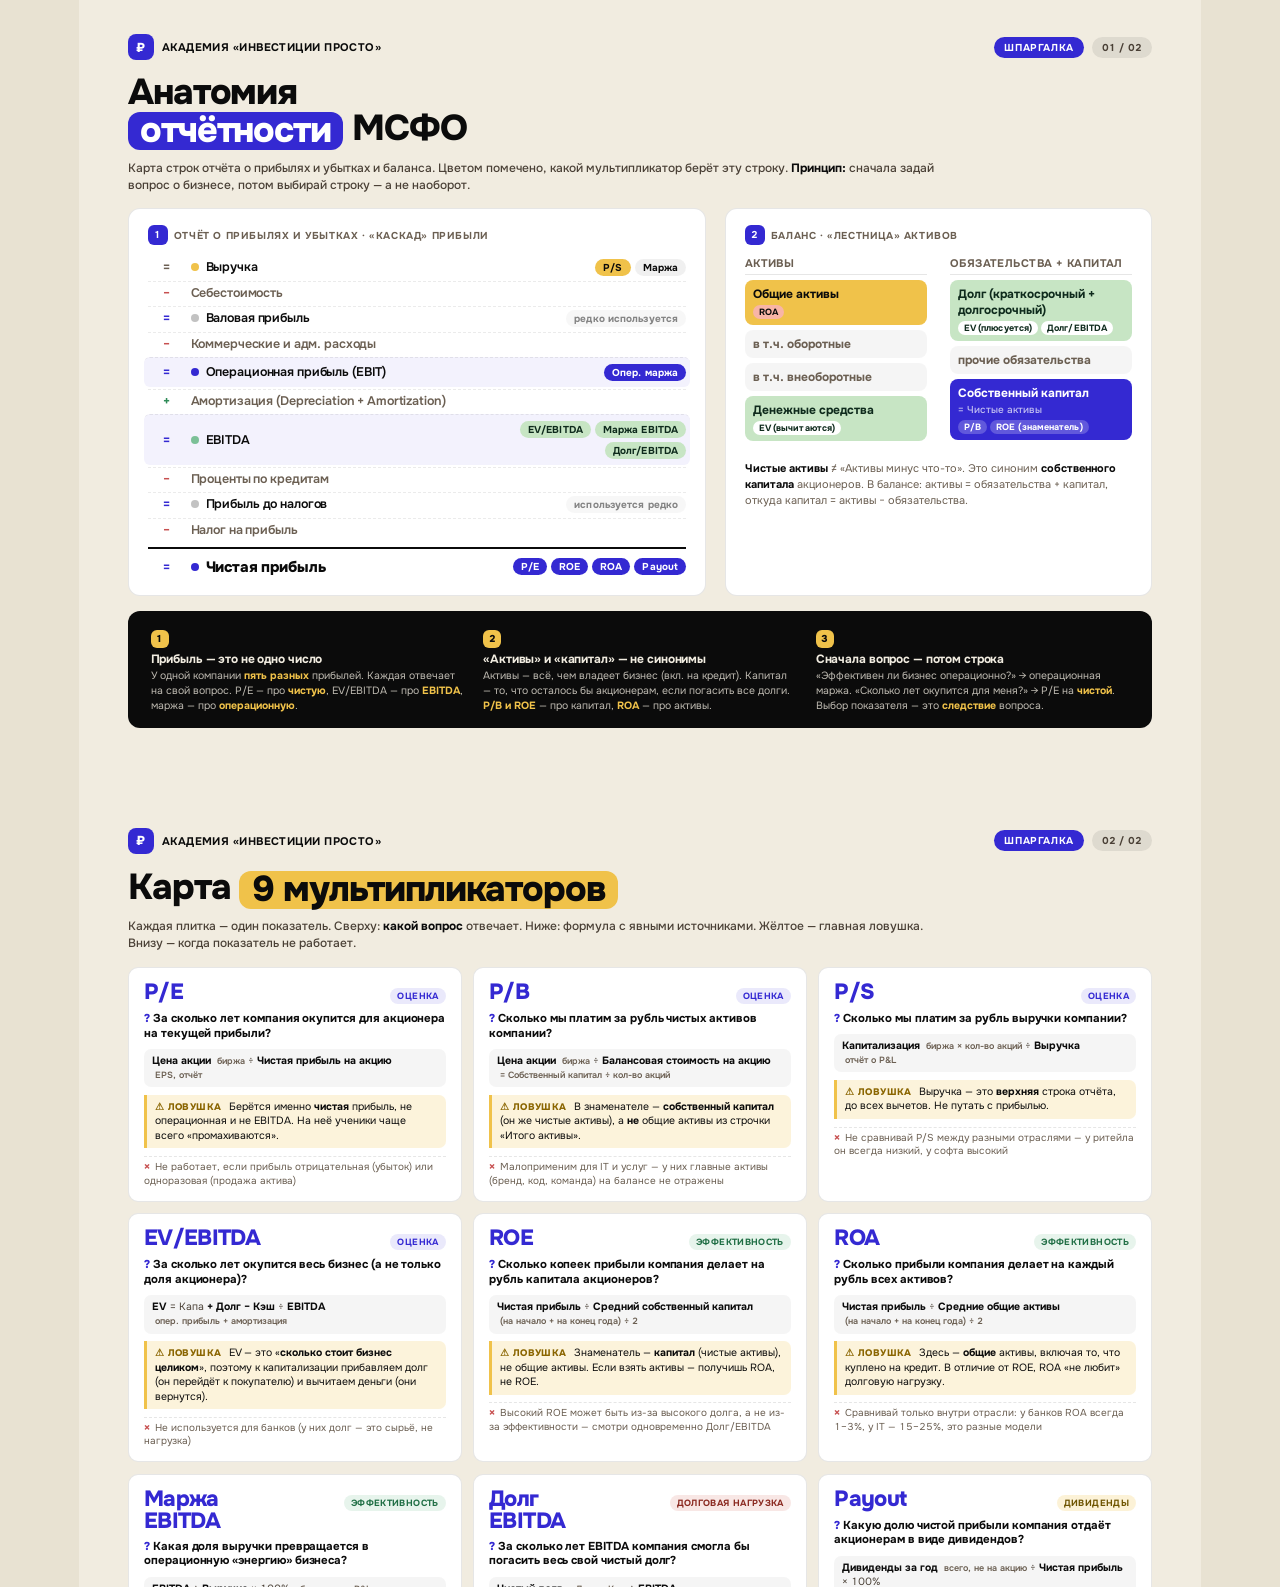
==== _cheatsheet/index.html @ 63f6cfab "Add MSFO cheatsheet (2-page A4 landscape)" ====
<!DOCTYPE html>
<html lang="ru">
<head>
<meta charset="UTF-8">
<meta name="viewport" content="width=device-width, initial-scale=1">
<title>Шпаргалка · Отчётность МСФО и мультипликаторы</title>
<link rel="stylesheet" href="https://fonts.googleapis.com/css2?family=Onest:wght@400;500;600;700;800&display=swap">
<style>
  :root {
    --bg: #F1ECE0;
    --bg-card: #FFFFFF;
    --bg-dark: #0B0B0B;
    --text: #0B0B0B;
    --text-soft: #4A4036;
    --muted: #6B5F52;
    --line: rgba(11,11,11,0.10);
    --blue: #3429D2;
    --blue-deep: #1F18A0;
    --yellow: #F0C24A;
    --mint: #C7E5C4;
    --coral: #F8B5A6;
    --lavender: #D4CCFF;
  }

  @page { size: A4 landscape; margin: 0; }

  * { box-sizing: border-box; margin: 0; padding: 0; }
  html, body {
    background: #E8E2D2;
    font-family: 'Onest', -apple-system, BlinkMacSystemFont, 'Segoe UI', sans-serif;
    color: var(--text);
    -webkit-font-smoothing: antialiased;
    text-rendering: optimizeLegibility;
  }

  .page {
    width: 297mm;
    height: 210mm;
    margin: 0 auto;
    padding: 9mm 13mm;
    background: var(--bg);
    page-break-after: always;
    page-break-inside: avoid;
    break-after: page;
    break-inside: avoid;
    position: relative;
    color: var(--text);
    font-feature-settings: 'tnum' on;
    overflow: hidden;
  }
  .page:last-child { page-break-after: auto; }

  /* ════════════ Header ════════════ */
  .head {
    display: flex; justify-content: space-between; align-items: center;
    margin-bottom: 4mm;
  }
  .brand { display: flex; align-items: center; gap: 8px; }
  .brand-mark {
    width: 26px; height: 26px; border-radius: 8px;
    background: var(--blue); color: #FFF;
    display: flex; align-items: center; justify-content: center;
    font-weight: 800; font-size: 13px; line-height: 1;
  }
  .brand-name {
    font-size: 11px; font-weight: 700;
    letter-spacing: 0.04em; text-transform: uppercase;
  }
  .head-right {
    display: flex; align-items: center; gap: 8px;
    font-size: 10px; font-weight: 600;
    color: var(--muted); letter-spacing: 0.04em; text-transform: uppercase;
  }
  .pill-eyebrow {
    padding: 4px 10px; border-radius: 999px;
    background: var(--blue); color: #FFF;
    font-size: 10px; font-weight: 700;
    letter-spacing: 0.06em; text-transform: uppercase;
  }
  .page-no {
    padding: 4px 10px; border-radius: 999px;
    background: rgba(11,11,11,0.08); color: var(--text-soft);
    font-family: 'Onest', sans-serif; font-size: 10px; font-weight: 700;
    letter-spacing: 0.02em;
  }

  /* ════════════ Title ════════════ */
  .title {
    font-size: 36px;
    font-weight: 800;
    letter-spacing: -0.03em;
    line-height: 0.98;
    margin-bottom: 3mm;
  }
  .title .pill {
    display: inline-block;
    padding: 0 12px 2px;
    background: var(--blue); color: #FFF;
    border-radius: 12px;
    line-height: 1;
    transform: translateY(2px);
  }
  .title .pill--yellow { background: var(--yellow); color: var(--text); }
  .subtitle {
    font-size: 12px; font-weight: 500;
    color: var(--text-soft); line-height: 1.4;
    max-width: 220mm;
    margin-bottom: 4mm;
  }

  /* ════════════ Page 1 — Анатомия ════════════ */
  .anat-grid {
    display: grid;
    grid-template-columns: 1.15fr 0.85fr;
    gap: 5mm;
  }

  .panel {
    background: var(--bg-card);
    border-radius: 12px;
    border: 1px solid var(--line);
    padding: 4mm 5mm;
    position: relative;
  }
  .panel-title {
    font-size: 10px; font-weight: 700;
    letter-spacing: 0.06em; text-transform: uppercase;
    color: var(--muted);
    margin-bottom: 3mm;
  }
  .panel-title .num {
    display: inline-flex; align-items: center; justify-content: center;
    width: 20px; height: 20px; border-radius: 6px;
    background: var(--blue); color: #FFF;
    font-size: 10px; font-weight: 700;
    margin-right: 6px;
  }

  /* Waterfall of profit levels */
  .waterfall { display: flex; flex-direction: column; gap: 2px; }
  .wf-row {
    display: grid;
    grid-template-columns: 10mm 1fr 55mm;
    align-items: center;
    gap: 5px;
    padding: 3px 0;
  }
  .wf-row + .wf-row { border-top: 1px dashed rgba(11,11,11,0.08); }
  .wf-op {
    font-family: 'Onest', sans-serif;
    font-size: 12px; font-weight: 700;
    text-align: center;
    color: var(--muted);
  }
  .wf-op.minus { color: #C75050; }
  .wf-op.plus { color: #2E8B57; }
  .wf-op.eq { color: var(--blue); }

  .wf-name {
    display: flex; align-items: center; gap: 7px;
    font-size: 12.5px; font-weight: 600;
    color: var(--text);
    letter-spacing: -0.01em;
  }
  .wf-name .dot {
    width: 8px; height: 8px; border-radius: 50%;
    flex-shrink: 0;
  }

  .wf-uses {
    display: flex; gap: 4px; flex-wrap: wrap;
    justify-content: flex-end;
  }
  .multi-pill {
    display: inline-block;
    padding: 2px 8px; border-radius: 999px;
    font-family: 'Onest', sans-serif;
    font-size: 10px; font-weight: 700;
    letter-spacing: 0.01em;
    background: rgba(11,11,11,0.06);
    color: var(--text);
  }
  .multi-pill--blue   { background: var(--blue); color: #FFF; }
  .multi-pill--mint   { background: var(--mint); color: #0E2A1C; }
  .multi-pill--yellow { background: var(--yellow); color: var(--text); }
  .multi-pill--coral  { background: var(--coral); color: var(--text); }
  .multi-pill--lav    { background: var(--lavender); color: #1A0F3D; }

  .wf-row--highlight {
    background: rgba(52,41,210,0.06);
    border-radius: 6px;
    margin: 0 -4px;
    padding: 6px 4px;
  }
  .wf-row--total {
    margin-top: 4px;
    padding-top: 8px;
    border-top: 2px solid var(--text) !important;
  }
  .wf-row--total .wf-name { font-weight: 800; font-size: 15px; }

  /* Balance side */
  .balance { display: grid; grid-template-columns: 1fr 1fr; gap: 6mm; margin-top: 2mm; }
  .balance-col-title {
    font-size: 11px; font-weight: 700; letter-spacing: 0.04em;
    text-transform: uppercase; color: var(--muted);
    padding-bottom: 4px; margin-bottom: 5px;
    border-bottom: 1px solid var(--line);
  }
  .bs-item {
    padding: 6px 8px; border-radius: 8px;
    background: rgba(11,11,11,0.04);
    margin-bottom: 5px;
    display: flex; flex-direction: column; gap: 3px;
  }
  .bs-item-name { font-size: 12px; font-weight: 700; }
  .bs-item-feed { display: flex; flex-wrap: wrap; gap: 3px; }
  .bs-item-feed .multi-pill { font-size: 9px; padding: 1px 6px; }
  .bs-item--key {
    background: var(--yellow);
    color: var(--text);
  }
  .bs-item--debt {
    background: var(--mint);
    color: #0E2A1C;
  }
  .bs-item--equity {
    background: var(--blue); color: #FFF;
  }
  .bs-item--equity .bs-item-feed .multi-pill { background: rgba(255,255,255,0.22); color: #FFF; }

  /* Bottom callout strip */
  .takeaway {
    margin-top: 4mm;
    background: var(--bg-dark); color: #F1ECE0;
    padding: 4mm 6mm;
    border-radius: 12px;
    display: grid;
    grid-template-columns: 1fr 1fr 1fr;
    gap: 5mm;
  }
  .ta-item { }
  .ta-num {
    display: inline-flex; align-items: center; justify-content: center;
    width: 18px; height: 18px; border-radius: 6px;
    background: var(--yellow); color: var(--text);
    font-weight: 800; font-size: 10px;
    margin-bottom: 4px;
  }
  .ta-lead {
    font-size: 12px; font-weight: 700;
    letter-spacing: -0.01em;
    line-height: 1.22;
    margin-bottom: 3px;
  }
  .ta-body {
    font-size: 10.5px; line-height: 1.4;
    color: rgba(241,236,224,0.78);
  }
  .ta-body b { color: var(--yellow); font-weight: 700; }

  /* ════════════ Page 2 — Карта мультипликаторов ════════════ */
  .mults-grid {
    display: grid;
    grid-template-columns: 1fr 1fr 1fr;
    gap: 3mm;
  }
  .mult-card {
    background: var(--bg-card);
    border-radius: 10px;
    border: 1px solid var(--line);
    padding: 3.5mm 4mm 3.5mm;
    display: flex; flex-direction: column; gap: 2mm;
    min-height: 0;
  }
  .mult-head {
    display: flex; align-items: baseline; justify-content: space-between;
    gap: 8px;
  }
  .mult-key {
    font-family: 'Onest', sans-serif;
    font-size: 22px; font-weight: 800;
    letter-spacing: -0.03em; line-height: 1;
    color: var(--blue);
  }
  .mult-tag {
    padding: 2px 7px; border-radius: 999px;
    font-size: 9px; font-weight: 700;
    letter-spacing: 0.04em; text-transform: uppercase;
    background: rgba(52,41,210,0.10); color: var(--blue);
  }
  .mult-tag--effic { background: rgba(123,192,151,0.18); color: #1F6E44; }
  .mult-tag--debt  { background: rgba(217,122,110,0.18); color: #8A2920; }
  .mult-tag--div   { background: rgba(240,194,74,0.22); color: #6E5400; }

  .mult-q {
    font-size: 11.5px; font-weight: 700;
    color: var(--text); line-height: 1.3;
    letter-spacing: -0.005em;
  }
  .mult-q::before {
    content: '? ';
    color: var(--blue); font-weight: 800;
  }

  .mult-formula {
    background: rgba(11,11,11,0.04);
    border-radius: 7px;
    padding: 5px 8px;
    font-size: 10.5px;
    line-height: 1.35;
    color: var(--text-soft);
  }
  .mult-formula b { color: var(--text); font-weight: 700; }
  .mult-formula .src {
    display: inline-block;
    font-size: 9px; font-weight: 600;
    color: var(--muted);
    margin-left: 3px;
  }

  .mult-trap {
    background: rgba(240,194,74,0.20);
    border-left: 3px solid var(--yellow);
    border-radius: 0 7px 7px 0;
    padding: 5px 8px;
    font-size: 10.5px; line-height: 1.38;
    color: var(--text);
  }
  .mult-trap::before {
    content: '⚠ Ловушка ';
    font-weight: 800; font-size: 9.5px;
    color: #8A6500;
    letter-spacing: 0.04em; text-transform: uppercase;
    margin-right: 4px;
  }

  .mult-no {
    font-size: 10px; line-height: 1.38;
    color: var(--muted);
    padding-top: 3px;
    border-top: 1px dashed rgba(11,11,11,0.10);
  }
  .mult-no::before {
    content: '×';
    color: #C75050; font-weight: 800;
    margin-right: 5px;
  }

  /* Footer hint */
  .foot {
    margin-top: 5mm;
    display: flex; justify-content: space-between; align-items: center;
    font-size: 10px; color: var(--muted);
    letter-spacing: -0.005em;
  }

  /* Screen view tweaks (когда смотрят с телефона/ноута) */
  @media screen and (max-width: 800px) {
    .page {
      width: 100%;
      min-height: auto;
      padding: 16px 16px 24px;
    }
    .anat-grid {
      grid-template-columns: 1fr;
      gap: 12px;
    }
    .balance { grid-template-columns: 1fr; }
    .mults-grid { grid-template-columns: 1fr; }
    .takeaway { grid-template-columns: 1fr; gap: 12px; padding: 16px; }
    .title { font-size: 32px; }
    .wf-row { grid-template-columns: 24px 1fr; }
    .wf-uses {
      grid-column: 1 / -1;
      justify-content: flex-start;
      padding-left: 30px;
    }
  }
</style>
</head>
<body>

<!-- ═══════════ PAGE 1 — Анатомия отчётности ═══════════ -->
<section class="page">
  <header class="head">
    <div class="brand">
      <div class="brand-mark">₽</div>
      <div class="brand-name">Академия «Инвестиции просто»</div>
    </div>
    <div class="head-right">
      <span class="pill-eyebrow">Шпаргалка</span>
      <span class="page-no">01 / 02</span>
    </div>
  </header>

  <h1 class="title">
    Анатомия<br>
    <span class="pill">отчётности</span> МСФО
  </h1>
  <p class="subtitle">
    Карта строк отчёта о прибылях и убытках и баланса. Цветом помечено, какой мультипликатор берёт эту строку. <b style="color:var(--text);font-weight:700;">Принцип:</b> сначала задай вопрос о бизнесе, потом выбирай строку — а не наоборот.
  </p>

  <div class="anat-grid">

    <!-- LEFT: P&L Waterfall -->
    <div class="panel">
      <div class="panel-title"><span class="num">1</span>Отчёт о прибылях и убытках · «Каскад» прибыли</div>

      <div class="waterfall">

        <div class="wf-row">
          <div class="wf-op">=</div>
          <div class="wf-name">
            <span class="dot" style="background: var(--yellow);"></span>
            Выручка
          </div>
          <div class="wf-uses">
            <span class="multi-pill multi-pill--yellow">P/S</span>
            <span class="multi-pill">Маржа</span>
          </div>
        </div>

        <div class="wf-row">
          <div class="wf-op minus">−</div>
          <div class="wf-name" style="color: var(--muted);">Себестоимость</div>
          <div class="wf-uses"></div>
        </div>

        <div class="wf-row">
          <div class="wf-op eq">=</div>
          <div class="wf-name">
            <span class="dot" style="background: rgba(11,11,11,0.25);"></span>
            Валовая прибыль
          </div>
          <div class="wf-uses">
            <span class="multi-pill" style="opacity:0.5;">редко используется</span>
          </div>
        </div>

        <div class="wf-row">
          <div class="wf-op minus">−</div>
          <div class="wf-name" style="color: var(--muted);">Коммерческие и адм. расходы</div>
          <div class="wf-uses"></div>
        </div>

        <div class="wf-row wf-row--highlight">
          <div class="wf-op eq">=</div>
          <div class="wf-name">
            <span class="dot" style="background: var(--blue);"></span>
            Операционная прибыль (EBIT)
          </div>
          <div class="wf-uses">
            <span class="multi-pill multi-pill--blue">Опер. маржа</span>
          </div>
        </div>

        <div class="wf-row">
          <div class="wf-op plus">+</div>
          <div class="wf-name" style="color: var(--muted);">Амортизация (Depreciation + Amortization)</div>
          <div class="wf-uses"></div>
        </div>

        <div class="wf-row wf-row--highlight">
          <div class="wf-op eq">=</div>
          <div class="wf-name">
            <span class="dot" style="background: #7BC097;"></span>
            EBITDA
          </div>
          <div class="wf-uses">
            <span class="multi-pill multi-pill--mint">EV/EBITDA</span>
            <span class="multi-pill multi-pill--mint">Маржа EBITDA</span>
            <span class="multi-pill multi-pill--mint">Долг/EBITDA</span>
          </div>
        </div>

        <div class="wf-row">
          <div class="wf-op minus">−</div>
          <div class="wf-name" style="color: var(--muted);">Проценты по кредитам</div>
          <div class="wf-uses"></div>
        </div>

        <div class="wf-row">
          <div class="wf-op eq">=</div>
          <div class="wf-name">
            <span class="dot" style="background: rgba(11,11,11,0.25);"></span>
            Прибыль до налогов
          </div>
          <div class="wf-uses">
            <span class="multi-pill" style="opacity:0.5;">используется редко</span>
          </div>
        </div>

        <div class="wf-row">
          <div class="wf-op minus">−</div>
          <div class="wf-name" style="color: var(--muted);">Налог на прибыль</div>
          <div class="wf-uses"></div>
        </div>

        <div class="wf-row wf-row--total">
          <div class="wf-op eq">=</div>
          <div class="wf-name">
            <span class="dot" style="background: var(--blue);"></span>
            Чистая прибыль
          </div>
          <div class="wf-uses">
            <span class="multi-pill multi-pill--blue">P/E</span>
            <span class="multi-pill multi-pill--blue">ROE</span>
            <span class="multi-pill multi-pill--blue">ROA</span>
            <span class="multi-pill multi-pill--blue">Payout</span>
          </div>
        </div>

      </div>
    </div>

    <!-- RIGHT: Balance Sheet -->
    <div class="panel">
      <div class="panel-title"><span class="num">2</span>Баланс · «Лестница» активов</div>

      <div class="balance">
        <div>
          <div class="balance-col-title">Активы</div>

          <div class="bs-item bs-item--key">
            <div class="bs-item-name">Общие активы</div>
            <div class="bs-item-feed">
              <span class="multi-pill multi-pill--coral">ROA</span>
            </div>
          </div>

          <div class="bs-item">
            <div class="bs-item-name" style="color:var(--muted);">в т.ч. оборотные</div>
          </div>
          <div class="bs-item">
            <div class="bs-item-name" style="color:var(--muted);">в т.ч. внеоборотные</div>
          </div>
          <div class="bs-item" style="background: var(--mint); color:#0E2A1C;">
            <div class="bs-item-name">Денежные средства</div>
            <div class="bs-item-feed">
              <span class="multi-pill multi-pill--mint" style="background:#FFFFFF;">EV (вычитаются)</span>
            </div>
          </div>
        </div>

        <div>
          <div class="balance-col-title">Обязательства + Капитал</div>

          <div class="bs-item bs-item--debt">
            <div class="bs-item-name">Долг (краткосрочный + долгосрочный)</div>
            <div class="bs-item-feed">
              <span class="multi-pill multi-pill--mint" style="background:#FFFFFF;">EV (плюсуется)</span>
              <span class="multi-pill multi-pill--mint" style="background:#FFFFFF;">Долг/EBITDA</span>
            </div>
          </div>

          <div class="bs-item">
            <div class="bs-item-name" style="color:var(--muted);">прочие обязательства</div>
          </div>

          <div class="bs-item bs-item--equity">
            <div class="bs-item-name">Собственный капитал<br><span style="font-size:10px;font-weight:500;opacity:0.7;">= Чистые активы</span></div>
            <div class="bs-item-feed">
              <span class="multi-pill">P/B</span>
              <span class="multi-pill">ROE (знаменатель)</span>
            </div>
          </div>
        </div>
      </div>

      <p style="margin-top: 4mm; font-size: 11px; color: var(--muted); line-height: 1.45;">
        <b style="color:var(--text);">Чистые активы</b> ≠ «Активы минус что-то». Это синоним <b style="color:var(--text);">собственного капитала</b> акционеров. В балансе: активы = обязательства + капитал, откуда капитал = активы − обязательства.
      </p>
    </div>

  </div>

  <!-- Bottom — 3 key takeaways -->
  <div class="takeaway">
    <div class="ta-item">
      <div class="ta-num">1</div>
      <div class="ta-lead">Прибыль — это не одно число</div>
      <div class="ta-body">У одной компании <b>пять разных</b> прибылей. Каждая отвечает на свой вопрос. P/E — про <b>чистую</b>, EV/EBITDA — про <b>EBITDA</b>, маржа — про <b>операционную</b>.</div>
    </div>
    <div class="ta-item">
      <div class="ta-num">2</div>
      <div class="ta-lead">«Активы» и «капитал» — не синонимы</div>
      <div class="ta-body">Активы — всё, чем владеет бизнес (вкл. на кредит). Капитал — то, что осталось бы акционерам, если погасить все долги. <b>P/B и ROE</b> — про капитал, <b>ROA</b> — про активы.</div>
    </div>
    <div class="ta-item">
      <div class="ta-num">3</div>
      <div class="ta-lead">Сначала вопрос — потом строка</div>
      <div class="ta-body">«Эффективен ли бизнес операционно?» → операционная маржа. «Сколько лет окупится для меня?» → P/E на <b>чистой</b>. Выбор показателя — это <b>следствие</b> вопроса.</div>
    </div>
  </div>

</section>


<!-- ═══════════ PAGE 2 — Карта мультипликаторов ═══════════ -->
<section class="page">
  <header class="head">
    <div class="brand">
      <div class="brand-mark">₽</div>
      <div class="brand-name">Академия «Инвестиции просто»</div>
    </div>
    <div class="head-right">
      <span class="pill-eyebrow">Шпаргалка</span>
      <span class="page-no">02 / 02</span>
    </div>
  </header>

  <h1 class="title">
    Карта <span class="pill pill--yellow">9 мультипликаторов</span>
  </h1>
  <p class="subtitle">
    Каждая плитка — один показатель. Сверху: <b style="color:var(--text);">какой вопрос</b> отвечает. Ниже: формула с явными источниками. Жёлтое — главная ловушка. Внизу — когда показатель не работает.
  </p>

  <div class="mults-grid">

    <!-- 1. P/E -->
    <article class="mult-card">
      <div class="mult-head">
        <div class="mult-key">P/E</div>
        <div class="mult-tag">Оценка</div>
      </div>
      <div class="mult-q">За сколько лет компания окупится для акционера на текущей прибыли?</div>
      <div class="mult-formula">
        <b>Цена акции</b> <span class="src">биржа</span> ÷ <b>Чистая прибыль на акцию</b> <span class="src">EPS, отчёт</span>
      </div>
      <div class="mult-trap">
        Берётся именно <b>чистая</b> прибыль, не операционная и не EBITDA. На неё ученики чаще всего «промахиваются».
      </div>
      <div class="mult-no">Не работает, если прибыль отрицательная (убыток) или одноразовая (продажа актива)</div>
    </article>

    <!-- 2. P/B -->
    <article class="mult-card">
      <div class="mult-head">
        <div class="mult-key">P/B</div>
        <div class="mult-tag">Оценка</div>
      </div>
      <div class="mult-q">Сколько мы платим за рубль чистых активов компании?</div>
      <div class="mult-formula">
        <b>Цена акции</b> <span class="src">биржа</span> ÷ <b>Балансовая стоимость на акцию</b> <span class="src">= Собственный капитал ÷ кол-во акций</span>
      </div>
      <div class="mult-trap">
        В знаменателе — <b>собственный капитал</b> (он же чистые активы), а <b>не</b> общие активы из строчки «Итого активы».
      </div>
      <div class="mult-no">Малоприменим для IT и услуг — у них главные активы (бренд, код, команда) на балансе не отражены</div>
    </article>

    <!-- 3. P/S -->
    <article class="mult-card">
      <div class="mult-head">
        <div class="mult-key">P/S</div>
        <div class="mult-tag">Оценка</div>
      </div>
      <div class="mult-q">Сколько мы платим за рубль выручки компании?</div>
      <div class="mult-formula">
        <b>Капитализация</b> <span class="src">биржа × кол-во акций</span> ÷ <b>Выручка</b> <span class="src">отчёт о P&L</span>
      </div>
      <div class="mult-trap">
        Выручка — это <b>верхняя</b> строка отчёта, до всех вычетов. Не путать с прибылью.
      </div>
      <div class="mult-no">Не сравнивай P/S между разными отраслями — у ритейла он всегда низкий, у софта высокий</div>
    </article>

    <!-- 4. EV/EBITDA -->
    <article class="mult-card">
      <div class="mult-head">
        <div class="mult-key">EV/EBITDA</div>
        <div class="mult-tag">Оценка</div>
      </div>
      <div class="mult-q">За сколько лет окупится <b>весь бизнес</b> (а не только доля акционера)?</div>
      <div class="mult-formula">
        <b>EV</b> = Капа <b>+ Долг − Кэш</b> ÷ <b>EBITDA</b> <span class="src">опер. прибыль + амортизация</span>
      </div>
      <div class="mult-trap">
        EV — это «<b>сколько стоит бизнес целиком</b>», поэтому к капитализации прибавляем долг (он перейдёт к покупателю) и вычитаем деньги (они вернутся).
      </div>
      <div class="mult-no">Не используется для банков (у них долг — это сырьё, не нагрузка)</div>
    </article>

    <!-- 5. ROE -->
    <article class="mult-card">
      <div class="mult-head">
        <div class="mult-key">ROE</div>
        <div class="mult-tag mult-tag--effic">Эффективность</div>
      </div>
      <div class="mult-q">Сколько копеек прибыли компания делает на рубль капитала акционеров?</div>
      <div class="mult-formula">
        <b>Чистая прибыль</b> ÷ <b>Средний собственный капитал</b> <span class="src">(на начало + на конец года) ÷ 2</span>
      </div>
      <div class="mult-trap">
        Знаменатель — <b>капитал</b> (чистые активы), не общие активы. Если взять активы — получишь ROA, не ROE.
      </div>
      <div class="mult-no">Высокий ROE может быть из-за высокого долга, а не из-за эффективности — смотри одновременно Долг/EBITDA</div>
    </article>

    <!-- 6. ROA -->
    <article class="mult-card">
      <div class="mult-head">
        <div class="mult-key">ROA</div>
        <div class="mult-tag mult-tag--effic">Эффективность</div>
      </div>
      <div class="mult-q">Сколько прибыли компания делает на каждый рубль <b>всех</b> активов?</div>
      <div class="mult-formula">
        <b>Чистая прибыль</b> ÷ <b>Средние общие активы</b> <span class="src">(на начало + на конец года) ÷ 2</span>
      </div>
      <div class="mult-trap">
        Здесь — <b>общие</b> активы, включая то, что куплено на кредит. В отличие от ROE, ROA «не любит» долговую нагрузку.
      </div>
      <div class="mult-no">Сравнивай только внутри отрасли: у банков ROA всегда 1–3%, у IT — 15–25%, это разные модели</div>
    </article>

    <!-- 7. Маржа EBITDA -->
    <article class="mult-card">
      <div class="mult-head">
        <div class="mult-key">Маржа<br>EBITDA</div>
        <div class="mult-tag mult-tag--effic">Эффективность</div>
      </div>
      <div class="mult-q">Какая доля выручки превращается в операционную «энергию» бизнеса?</div>
      <div class="mult-formula">
        <b>EBITDA</b> ÷ <b>Выручка</b> × 100% <span class="src">обе строки в P&L</span>
      </div>
      <div class="mult-trap">
        Числитель и знаменатель — <b>из одного периода</b>. Не сравнивай EBITDA 2024 с выручкой 2023.
      </div>
      <div class="mult-no">У банков EBITDA не считают — у них своя «банковская» маржа (ЧПМ)</div>
    </article>

    <!-- 8. Долг / EBITDA -->
    <article class="mult-card">
      <div class="mult-head">
        <div class="mult-key">Долг<br>EBITDA</div>
        <div class="mult-tag mult-tag--debt">Долговая нагрузка</div>
      </div>
      <div class="mult-q">За сколько лет EBITDA компания смогла бы погасить весь свой чистый долг?</div>
      <div class="mult-formula">
        <b>Чистый долг</b> <span class="src">= Долг − Кэш</span> ÷ <b>EBITDA</b>
      </div>
      <div class="mult-trap">
        Берётся <b>чистый</b> долг, не общий. Если у компании 100 млрд долга и 50 млрд кэша — реальный долг 50 млрд.
      </div>
      <div class="mult-no">Меньше 2 — комфорт, 2–4 — норма для индустрии, выше 4 — красный флаг (исключения: банки, ЖКХ)</div>
    </article>

    <!-- 9. Payout -->
    <article class="mult-card">
      <div class="mult-head">
        <div class="mult-key">Payout</div>
        <div class="mult-tag mult-tag--div">Дивиденды</div>
      </div>
      <div class="mult-q">Какую долю чистой прибыли компания отдаёт акционерам в виде дивидендов?</div>
      <div class="mult-formula">
        <b>Дивиденды за год</b> <span class="src">всего, не на акцию</span> ÷ <b>Чистая прибыль</b> × 100%
      </div>
      <div class="mult-trap">
        Если Payout > 100% — компания платит больше, чем заработала. Это не подарок, а сигнал: дивиденды из накоплений или долгов, надолго не хватит.
      </div>
      <div class="mult-no">У растущих компаний Payout часто 0% — они реинвестируют прибыль; это не «жадность», а стратегия</div>
    </article>

  </div>

  <div class="foot">
    <span>Сначала — вопрос о бизнесе. Затем — мультипликатор. И только потом — строка отчёта.</span>
    <span>v 1.0 · 2026</span>
  </div>

</section>

</body>
</html>
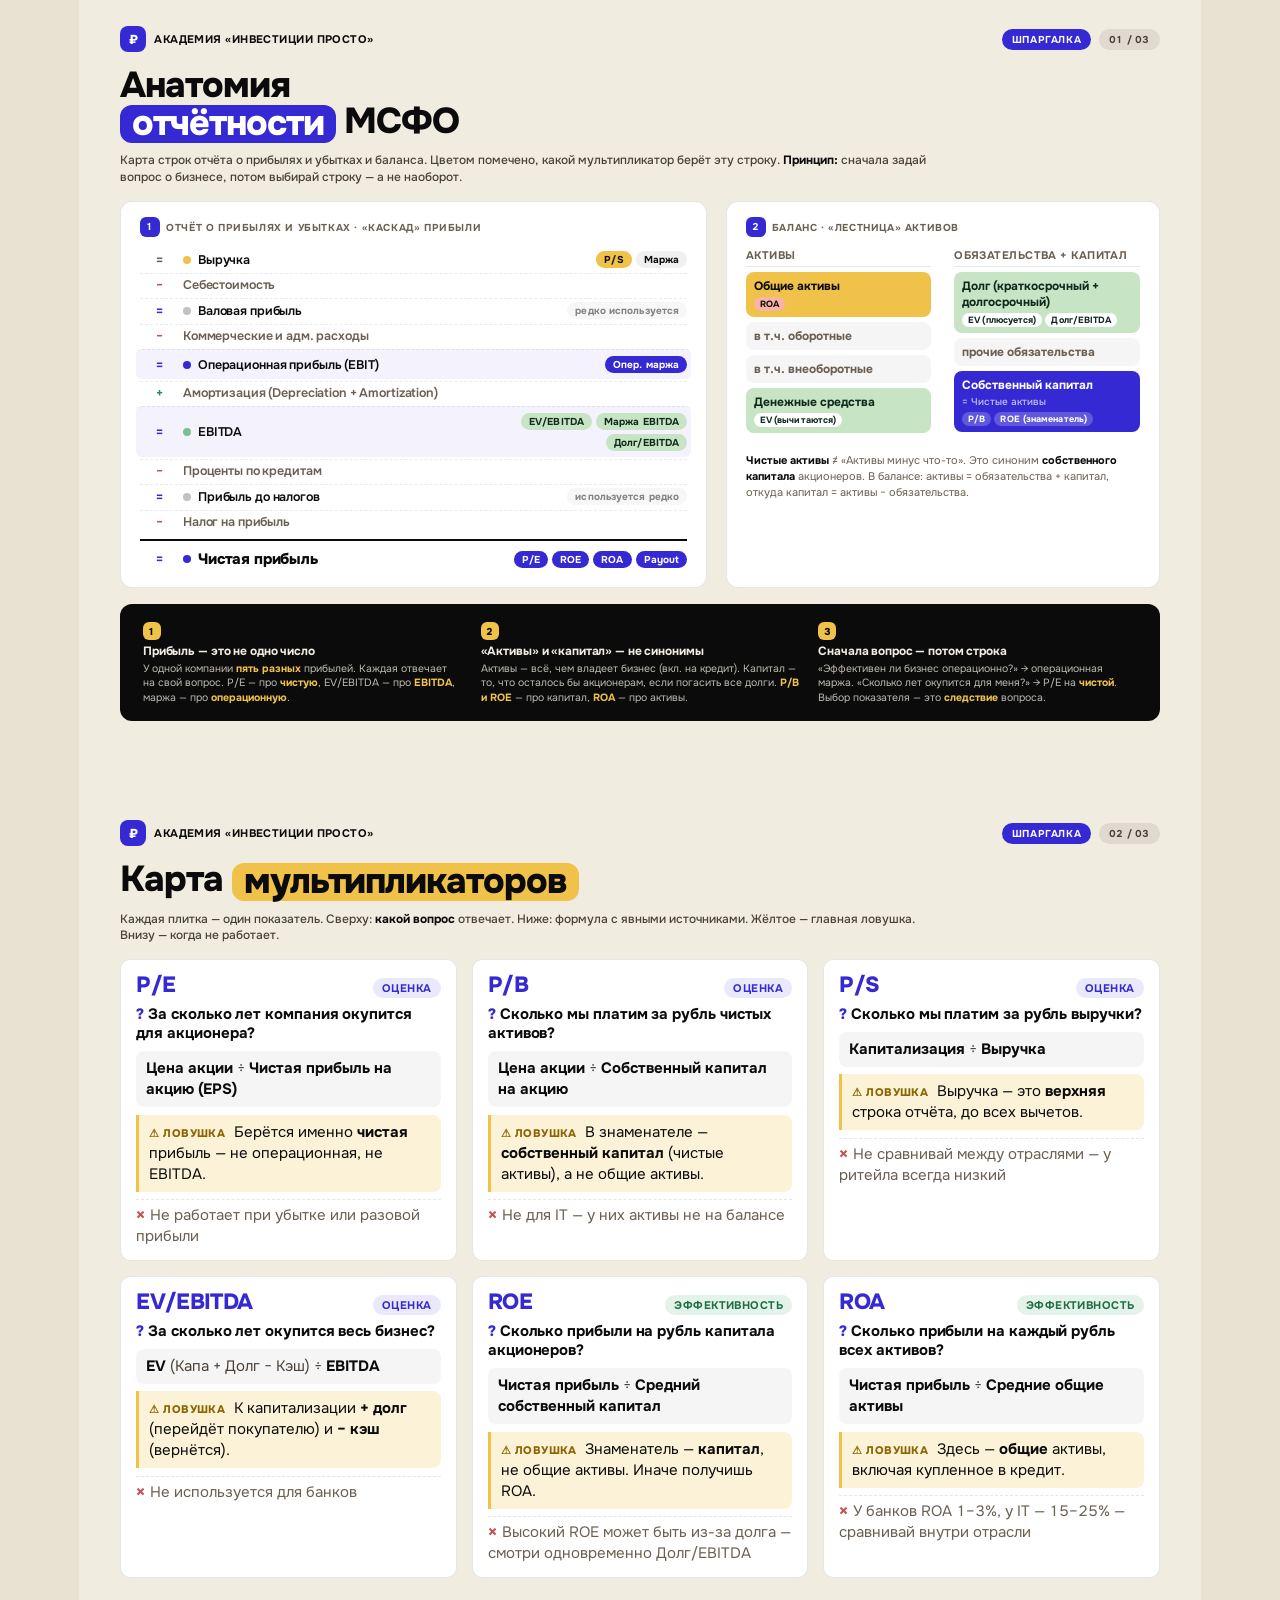
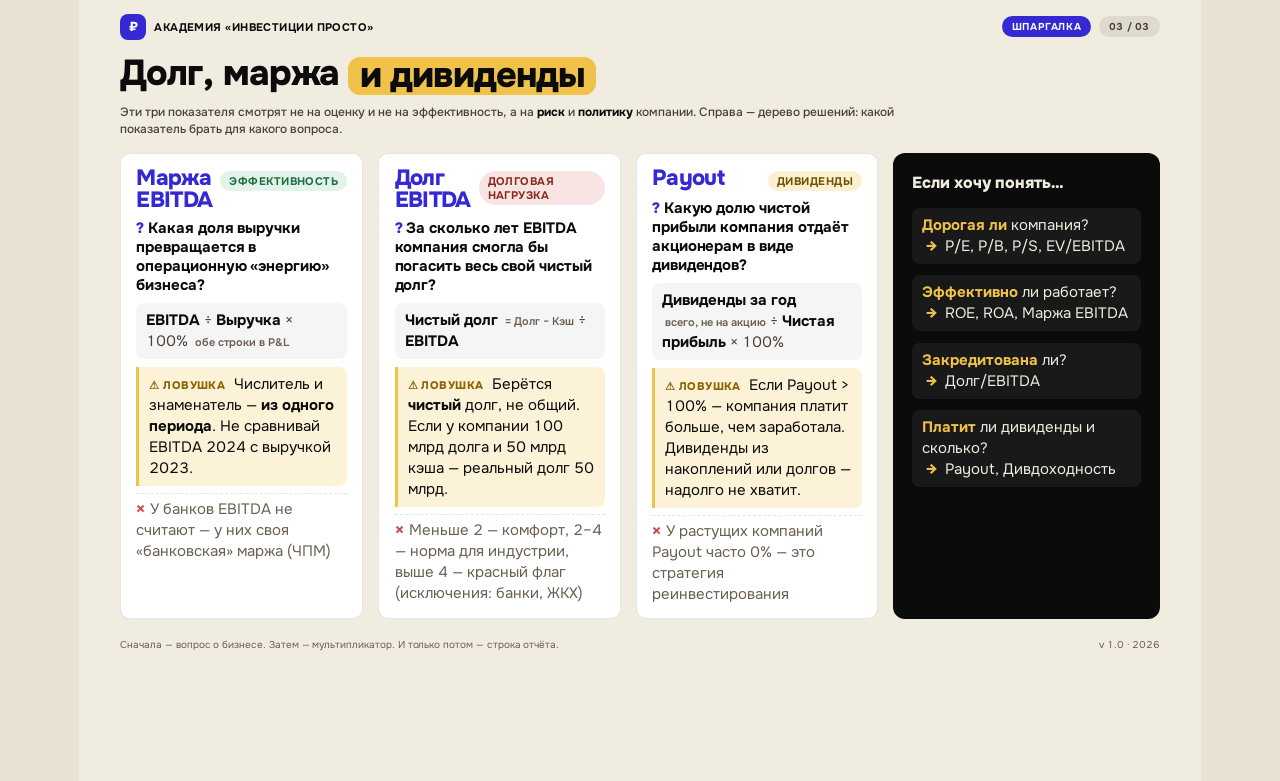
==== commit d17d250b: "Cheatsheet v2: 15px text floor, split multipliers into 2 pages (3 total), trim text + decision tree" ====
--- a/_cheatsheet/index.html
+++ b/_cheatsheet/index.html
@@ -37,7 +37,7 @@
     width: 297mm;
     height: 210mm;
     margin: 0 auto;
-    padding: 9mm 13mm;
+    padding: 7mm 11mm;
     background: var(--bg);
     page-break-after: always;
     page-break-inside: avoid;
@@ -263,7 +263,14 @@
   .mults-grid {
     display: grid;
     grid-template-columns: 1fr 1fr 1fr;
-    gap: 3mm;
+    gap: 4mm;
+  }
+  .mults-grid--six { grid-template-rows: 1fr 1fr; }
+  .mults-grid--three {
+    grid-template-columns: 1fr 1fr 1fr 1.1fr;
+    grid-template-rows: 1fr;
+    gap: 4mm;
+    align-items: stretch;
   }
   .mult-card {
     background: var(--bg-card);
@@ -273,6 +280,26 @@
     display: flex; flex-direction: column; gap: 2mm;
     min-height: 0;
   }
+  .decision-card {
+    background: var(--bg-dark);
+    color: #F1ECE0;
+    border-radius: 12px;
+    padding: 5mm;
+    display: flex; flex-direction: column; gap: 3mm;
+  }
+  .decision-card .dc-title {
+    font-size: 16px; font-weight: 800;
+    letter-spacing: -0.01em;
+    margin-bottom: 1mm;
+  }
+  .decision-card .dc-q {
+    background: rgba(255,255,255,0.06);
+    padding: 7px 10px; border-radius: 8px;
+    font-size: 15px; line-height: 1.4;
+    color: #F1ECE0;
+  }
+  .decision-card .dc-q b { color: var(--yellow); font-weight: 700; }
+  .decision-card .dc-q .arrow { color: var(--yellow); font-weight: 800; margin: 0 4px; }
   .mult-head {
     display: flex; align-items: baseline; justify-content: space-between;
     gap: 8px;
@@ -284,18 +311,18 @@
     color: var(--blue);
   }
   .mult-tag {
-    padding: 2px 7px; border-radius: 999px;
-    font-size: 9px; font-weight: 700;
+    padding: 3px 9px; border-radius: 999px;
+    font-size: 11px; font-weight: 700;
     letter-spacing: 0.04em; text-transform: uppercase;
     background: rgba(52,41,210,0.10); color: var(--blue);
   }
-  .mult-tag--effic { background: rgba(123,192,151,0.18); color: #1F6E44; }
-  .mult-tag--debt  { background: rgba(217,122,110,0.18); color: #8A2920; }
-  .mult-tag--div   { background: rgba(240,194,74,0.22); color: #6E5400; }
+  .mult-tag--effic { background: rgba(123,192,151,0.20); color: #1F6E44; }
+  .mult-tag--debt  { background: rgba(217,122,110,0.20); color: #8A2920; }
+  .mult-tag--div   { background: rgba(240,194,74,0.24); color: #6E5400; }
 
   .mult-q {
-    font-size: 11.5px; font-weight: 700;
-    color: var(--text); line-height: 1.3;
+    font-size: 15px; font-weight: 700;
+    color: var(--text); line-height: 1.28;
     letter-spacing: -0.005em;
   }
   .mult-q::before {
@@ -305,40 +332,40 @@
 
   .mult-formula {
     background: rgba(11,11,11,0.04);
-    border-radius: 7px;
-    padding: 5px 8px;
-    font-size: 10.5px;
-    line-height: 1.35;
+    border-radius: 8px;
+    padding: 7px 10px;
+    font-size: 15px;
+    line-height: 1.4;
     color: var(--text-soft);
   }
   .mult-formula b { color: var(--text); font-weight: 700; }
   .mult-formula .src {
     display: inline-block;
-    font-size: 9px; font-weight: 600;
+    font-size: 11px; font-weight: 600;
     color: var(--muted);
     margin-left: 3px;
   }
 
   .mult-trap {
-    background: rgba(240,194,74,0.20);
+    background: rgba(240,194,74,0.22);
     border-left: 3px solid var(--yellow);
-    border-radius: 0 7px 7px 0;
-    padding: 5px 8px;
-    font-size: 10.5px; line-height: 1.38;
+    border-radius: 0 8px 8px 0;
+    padding: 7px 10px;
+    font-size: 15px; line-height: 1.4;
     color: var(--text);
   }
   .mult-trap::before {
     content: '⚠ Ловушка ';
-    font-weight: 800; font-size: 9.5px;
+    font-weight: 800; font-size: 11px;
     color: #8A6500;
     letter-spacing: 0.04em; text-transform: uppercase;
-    margin-right: 4px;
+    margin-right: 5px;
   }
 
   .mult-no {
-    font-size: 10px; line-height: 1.38;
+    font-size: 15px; line-height: 1.4;
     color: var(--muted);
-    padding-top: 3px;
+    padding-top: 5px;
     border-top: 1px dashed rgba(11,11,11,0.10);
   }
   .mult-no::before {
@@ -390,7 +417,7 @@
     </div>
     <div class="head-right">
       <span class="pill-eyebrow">Шпаргалка</span>
-      <span class="page-no">01 / 02</span>
+      <span class="page-no">01 / 03</span>
     </div>
   </header>
 
@@ -607,18 +634,18 @@
     </div>
     <div class="head-right">
       <span class="pill-eyebrow">Шпаргалка</span>
-      <span class="page-no">02 / 02</span>
+      <span class="page-no">02 / 03</span>
     </div>
   </header>
 
   <h1 class="title">
-    Карта <span class="pill pill--yellow">9 мультипликаторов</span>
+    Карта <span class="pill pill--yellow">мультипликаторов</span>
   </h1>
   <p class="subtitle">
-    Каждая плитка — один показатель. Сверху: <b style="color:var(--text);">какой вопрос</b> отвечает. Ниже: формула с явными источниками. Жёлтое — главная ловушка. Внизу — когда показатель не работает.
+    Каждая плитка — один показатель. Сверху: <b style="color:var(--text);">какой вопрос</b> отвечает. Ниже: формула с явными источниками. Жёлтое — главная ловушка. Внизу — когда не работает.
   </p>
 
-  <div class="mults-grid">
+  <div class="mults-grid mults-grid--six">
 
     <!-- 1. P/E -->
     <article class="mult-card">
@@ -626,14 +653,14 @@
         <div class="mult-key">P/E</div>
         <div class="mult-tag">Оценка</div>
       </div>
-      <div class="mult-q">За сколько лет компания окупится для акционера на текущей прибыли?</div>
+      <div class="mult-q">За сколько лет компания окупится для акционера?</div>
       <div class="mult-formula">
-        <b>Цена акции</b> <span class="src">биржа</span> ÷ <b>Чистая прибыль на акцию</b> <span class="src">EPS, отчёт</span>
+        <b>Цена акции</b> ÷ <b>Чистая прибыль на акцию (EPS)</b>
       </div>
       <div class="mult-trap">
-        Берётся именно <b>чистая</b> прибыль, не операционная и не EBITDA. На неё ученики чаще всего «промахиваются».
-      </div>
-      <div class="mult-no">Не работает, если прибыль отрицательная (убыток) или одноразовая (продажа актива)</div>
+        Берётся именно <b>чистая</b> прибыль — не операционная, не EBITDA.
+      </div>
+      <div class="mult-no">Не работает при убытке или разовой прибыли</div>
     </article>
 
     <!-- 2. P/B -->
@@ -642,14 +669,14 @@
         <div class="mult-key">P/B</div>
         <div class="mult-tag">Оценка</div>
       </div>
-      <div class="mult-q">Сколько мы платим за рубль чистых активов компании?</div>
+      <div class="mult-q">Сколько мы платим за рубль чистых активов?</div>
       <div class="mult-formula">
-        <b>Цена акции</b> <span class="src">биржа</span> ÷ <b>Балансовая стоимость на акцию</b> <span class="src">= Собственный капитал ÷ кол-во акций</span>
+        <b>Цена акции</b> ÷ <b>Собственный капитал на акцию</b>
       </div>
       <div class="mult-trap">
-        В знаменателе — <b>собственный капитал</b> (он же чистые активы), а <b>не</b> общие активы из строчки «Итого активы».
-      </div>
-      <div class="mult-no">Малоприменим для IT и услуг — у них главные активы (бренд, код, команда) на балансе не отражены</div>
+        В знаменателе — <b>собственный капитал</b> (чистые активы), а не общие активы.
+      </div>
+      <div class="mult-no">Не для IT — у них активы не на балансе</div>
     </article>
 
     <!-- 3. P/S -->
@@ -658,14 +685,14 @@
         <div class="mult-key">P/S</div>
         <div class="mult-tag">Оценка</div>
       </div>
-      <div class="mult-q">Сколько мы платим за рубль выручки компании?</div>
+      <div class="mult-q">Сколько мы платим за рубль выручки?</div>
       <div class="mult-formula">
-        <b>Капитализация</b> <span class="src">биржа × кол-во акций</span> ÷ <b>Выручка</b> <span class="src">отчёт о P&L</span>
+        <b>Капитализация</b> ÷ <b>Выручка</b>
       </div>
       <div class="mult-trap">
-        Выручка — это <b>верхняя</b> строка отчёта, до всех вычетов. Не путать с прибылью.
-      </div>
-      <div class="mult-no">Не сравнивай P/S между разными отраслями — у ритейла он всегда низкий, у софта высокий</div>
+        Выручка — это <b>верхняя</b> строка отчёта, до всех вычетов.
+      </div>
+      <div class="mult-no">Не сравнивай между отраслями — у ритейла всегда низкий</div>
     </article>
 
     <!-- 4. EV/EBITDA -->
@@ -674,14 +701,14 @@
         <div class="mult-key">EV/EBITDA</div>
         <div class="mult-tag">Оценка</div>
       </div>
-      <div class="mult-q">За сколько лет окупится <b>весь бизнес</b> (а не только доля акционера)?</div>
+      <div class="mult-q">За сколько лет окупится <b>весь бизнес</b>?</div>
       <div class="mult-formula">
-        <b>EV</b> = Капа <b>+ Долг − Кэш</b> ÷ <b>EBITDA</b> <span class="src">опер. прибыль + амортизация</span>
+        <b>EV</b> (Капа + Долг − Кэш) ÷ <b>EBITDA</b>
       </div>
       <div class="mult-trap">
-        EV — это «<b>сколько стоит бизнес целиком</b>», поэтому к капитализации прибавляем долг (он перейдёт к покупателю) и вычитаем деньги (они вернутся).
-      </div>
-      <div class="mult-no">Не используется для банков (у них долг — это сырьё, не нагрузка)</div>
+        К капитализации <b>+ долг</b> (перейдёт покупателю) и <b>− кэш</b> (вернётся).
+      </div>
+      <div class="mult-no">Не используется для банков</div>
     </article>
 
     <!-- 5. ROE -->
@@ -690,14 +717,14 @@
         <div class="mult-key">ROE</div>
         <div class="mult-tag mult-tag--effic">Эффективность</div>
       </div>
-      <div class="mult-q">Сколько копеек прибыли компания делает на рубль капитала акционеров?</div>
+      <div class="mult-q">Сколько прибыли на рубль капитала акционеров?</div>
       <div class="mult-formula">
-        <b>Чистая прибыль</b> ÷ <b>Средний собственный капитал</b> <span class="src">(на начало + на конец года) ÷ 2</span>
+        <b>Чистая прибыль</b> ÷ <b>Средний собственный капитал</b>
       </div>
       <div class="mult-trap">
-        Знаменатель — <b>капитал</b> (чистые активы), не общие активы. Если взять активы — получишь ROA, не ROE.
-      </div>
-      <div class="mult-no">Высокий ROE может быть из-за высокого долга, а не из-за эффективности — смотри одновременно Долг/EBITDA</div>
+        Знаменатель — <b>капитал</b>, не общие активы. Иначе получишь ROA.
+      </div>
+      <div class="mult-no">Высокий ROE может быть из-за долга — смотри одновременно Долг/EBITDA</div>
     </article>
 
     <!-- 6. ROA -->
@@ -706,15 +733,47 @@
         <div class="mult-key">ROA</div>
         <div class="mult-tag mult-tag--effic">Эффективность</div>
       </div>
-      <div class="mult-q">Сколько прибыли компания делает на каждый рубль <b>всех</b> активов?</div>
+      <div class="mult-q">Сколько прибыли на каждый рубль <b>всех</b> активов?</div>
       <div class="mult-formula">
-        <b>Чистая прибыль</b> ÷ <b>Средние общие активы</b> <span class="src">(на начало + на конец года) ÷ 2</span>
+        <b>Чистая прибыль</b> ÷ <b>Средние общие активы</b>
       </div>
       <div class="mult-trap">
-        Здесь — <b>общие</b> активы, включая то, что куплено на кредит. В отличие от ROE, ROA «не любит» долговую нагрузку.
-      </div>
-      <div class="mult-no">Сравнивай только внутри отрасли: у банков ROA всегда 1–3%, у IT — 15–25%, это разные модели</div>
-    </article>
+        Здесь — <b>общие</b> активы, включая купленное в кредит.
+      </div>
+      <div class="mult-no">У банков ROA 1–3%, у IT — 15–25% — сравнивай внутри отрасли</div>
+    </article>
+
+  </div>
+
+  <div class="foot">
+    <span>Продолжение на следующем листе → долг и дивиденды</span>
+    <span>v 1.0 · 2026</span>
+  </div>
+
+</section>
+
+
+<!-- ═══════════ PAGE 3 — Дополнения + дерево решений ═══════════ -->
+<section class="page">
+  <header class="head">
+    <div class="brand">
+      <div class="brand-mark">₽</div>
+      <div class="brand-name">Академия «Инвестиции просто»</div>
+    </div>
+    <div class="head-right">
+      <span class="pill-eyebrow">Шпаргалка</span>
+      <span class="page-no">03 / 03</span>
+    </div>
+  </header>
+
+  <h1 class="title">
+    Долг, маржа <span class="pill pill--yellow">и дивиденды</span>
+  </h1>
+  <p class="subtitle">
+    Эти три показателя смотрят не на оценку и не на эффективность, а на <b style="color:var(--text);">риск</b> и <b style="color:var(--text);">политику</b> компании. Справа — дерево решений: какой показатель брать для какого вопроса.
+  </p>
+
+  <div class="mults-grid mults-grid--three">
 
     <!-- 7. Маржа EBITDA -->
     <article class="mult-card">
@@ -759,9 +818,18 @@
         <b>Дивиденды за год</b> <span class="src">всего, не на акцию</span> ÷ <b>Чистая прибыль</b> × 100%
       </div>
       <div class="mult-trap">
-        Если Payout > 100% — компания платит больше, чем заработала. Это не подарок, а сигнал: дивиденды из накоплений или долгов, надолго не хватит.
-      </div>
-      <div class="mult-no">У растущих компаний Payout часто 0% — они реинвестируют прибыль; это не «жадность», а стратегия</div>
+        Если Payout > 100% — компания платит больше, чем заработала. Дивиденды из накоплений или долгов — надолго не хватит.
+      </div>
+      <div class="mult-no">У растущих компаний Payout часто 0% — это стратегия реинвестирования</div>
+    </article>
+
+    <!-- Decision tree -->
+    <article class="decision-card">
+      <div class="dc-title">Если хочу понять…</div>
+      <div class="dc-q"><b>Дорогая ли</b> компания?<br><span class="arrow">→</span> P/E, P/B, P/S, EV/EBITDA</div>
+      <div class="dc-q"><b>Эффективно</b> ли работает?<br><span class="arrow">→</span> ROE, ROA, Маржа EBITDA</div>
+      <div class="dc-q"><b>Закредитована</b> ли?<br><span class="arrow">→</span> Долг/EBITDA</div>
+      <div class="dc-q"><b>Платит</b> ли дивиденды и сколько?<br><span class="arrow">→</span> Payout, Дивдоходность</div>
     </article>
 
   </div>
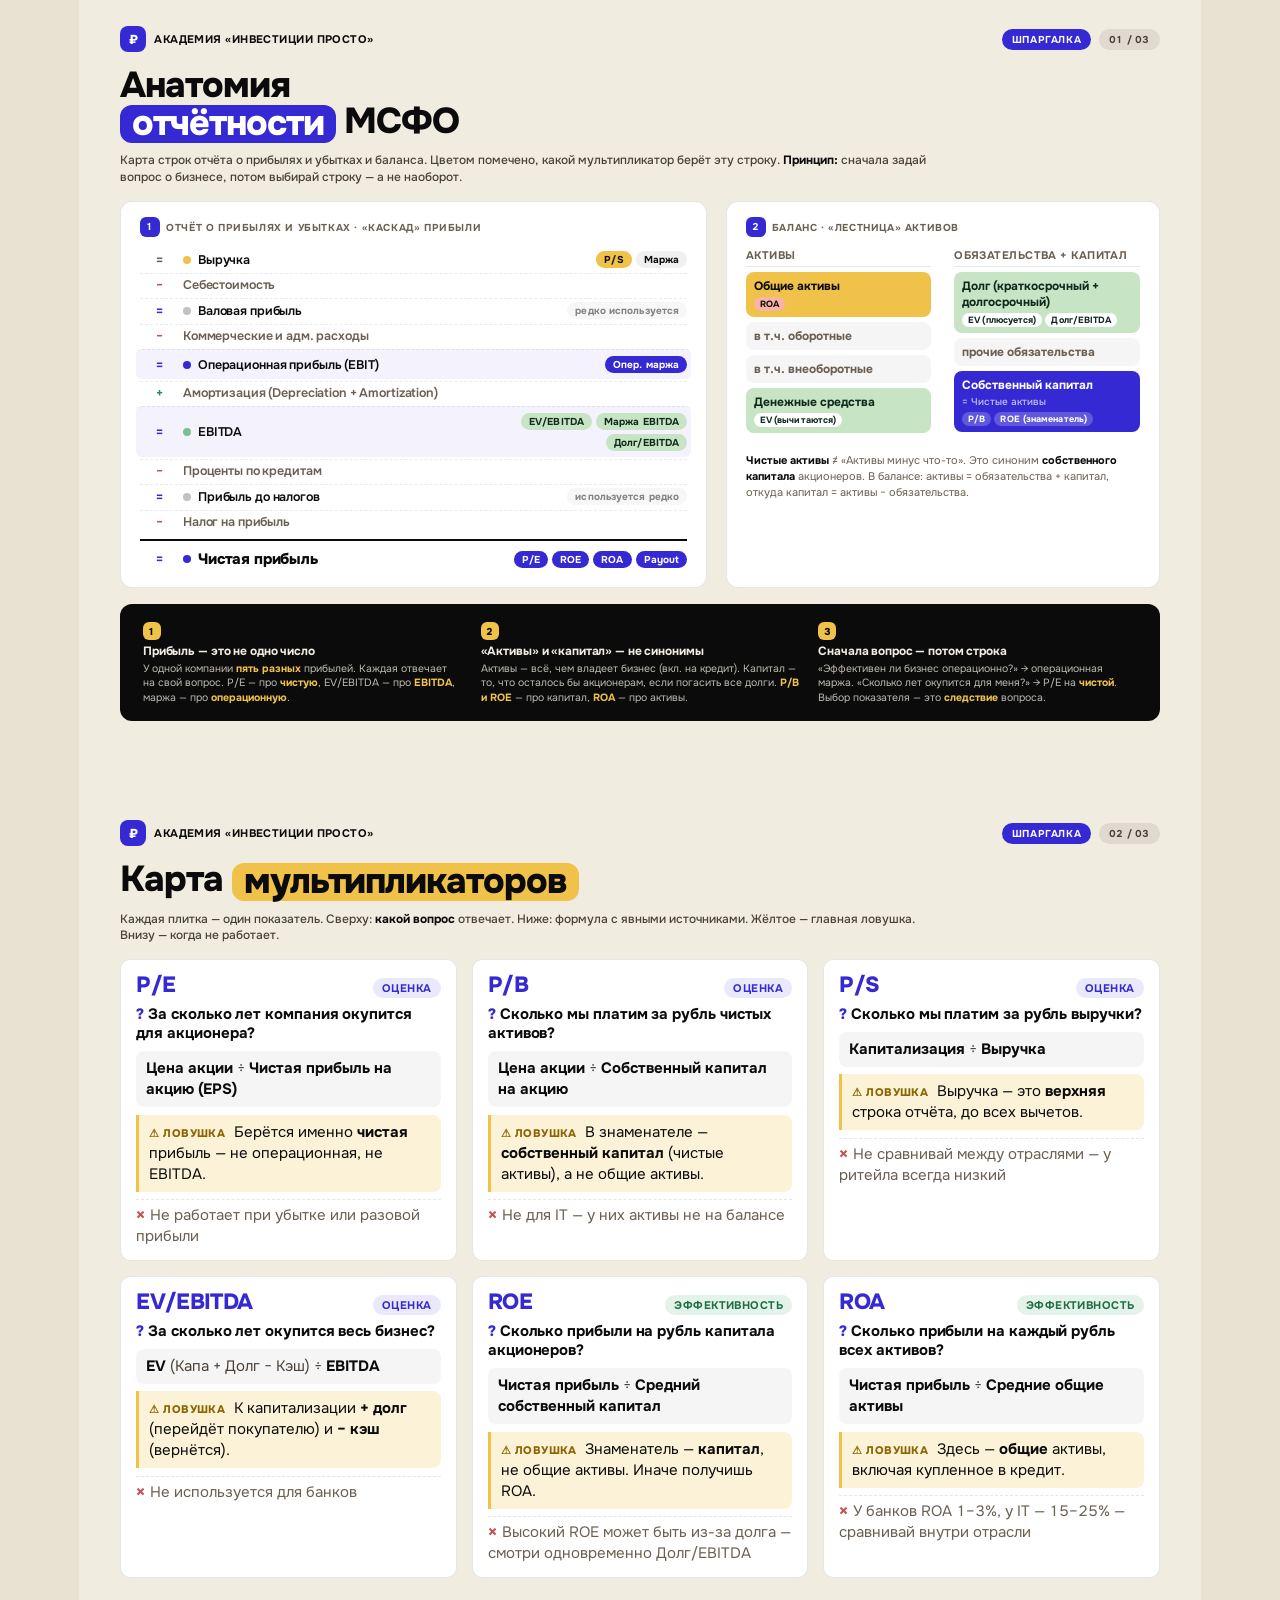
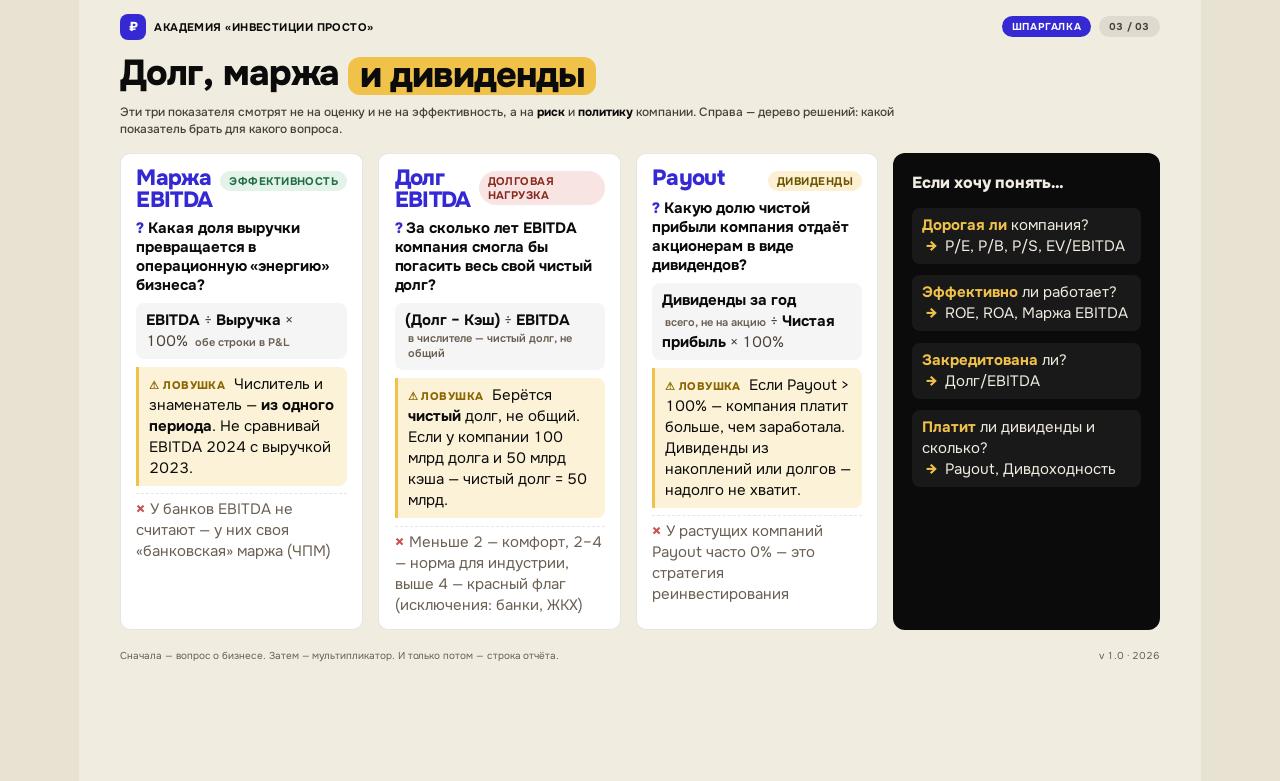
==== commit 03f1e26e: "Fix Долг/EBITDA formula ambiguity: put чистый долг in parentheses" ====
--- a/_cheatsheet/index.html
+++ b/_cheatsheet/index.html
@@ -799,10 +799,11 @@
       </div>
       <div class="mult-q">За сколько лет EBITDA компания смогла бы погасить весь свой чистый долг?</div>
       <div class="mult-formula">
-        <b>Чистый долг</b> <span class="src">= Долг − Кэш</span> ÷ <b>EBITDA</b>
+        <b>(Долг − Кэш)</b> ÷ <b>EBITDA</b><br>
+        <span class="src">в числителе — чистый долг, не общий</span>
       </div>
       <div class="mult-trap">
-        Берётся <b>чистый</b> долг, не общий. Если у компании 100 млрд долга и 50 млрд кэша — реальный долг 50 млрд.
+        Берётся <b>чистый</b> долг, не общий. Если у компании 100 млрд долга и 50 млрд кэша — чистый долг = 50 млрд.
       </div>
       <div class="mult-no">Меньше 2 — комфорт, 2–4 — норма для индустрии, выше 4 — красный флаг (исключения: банки, ЖКХ)</div>
     </article>
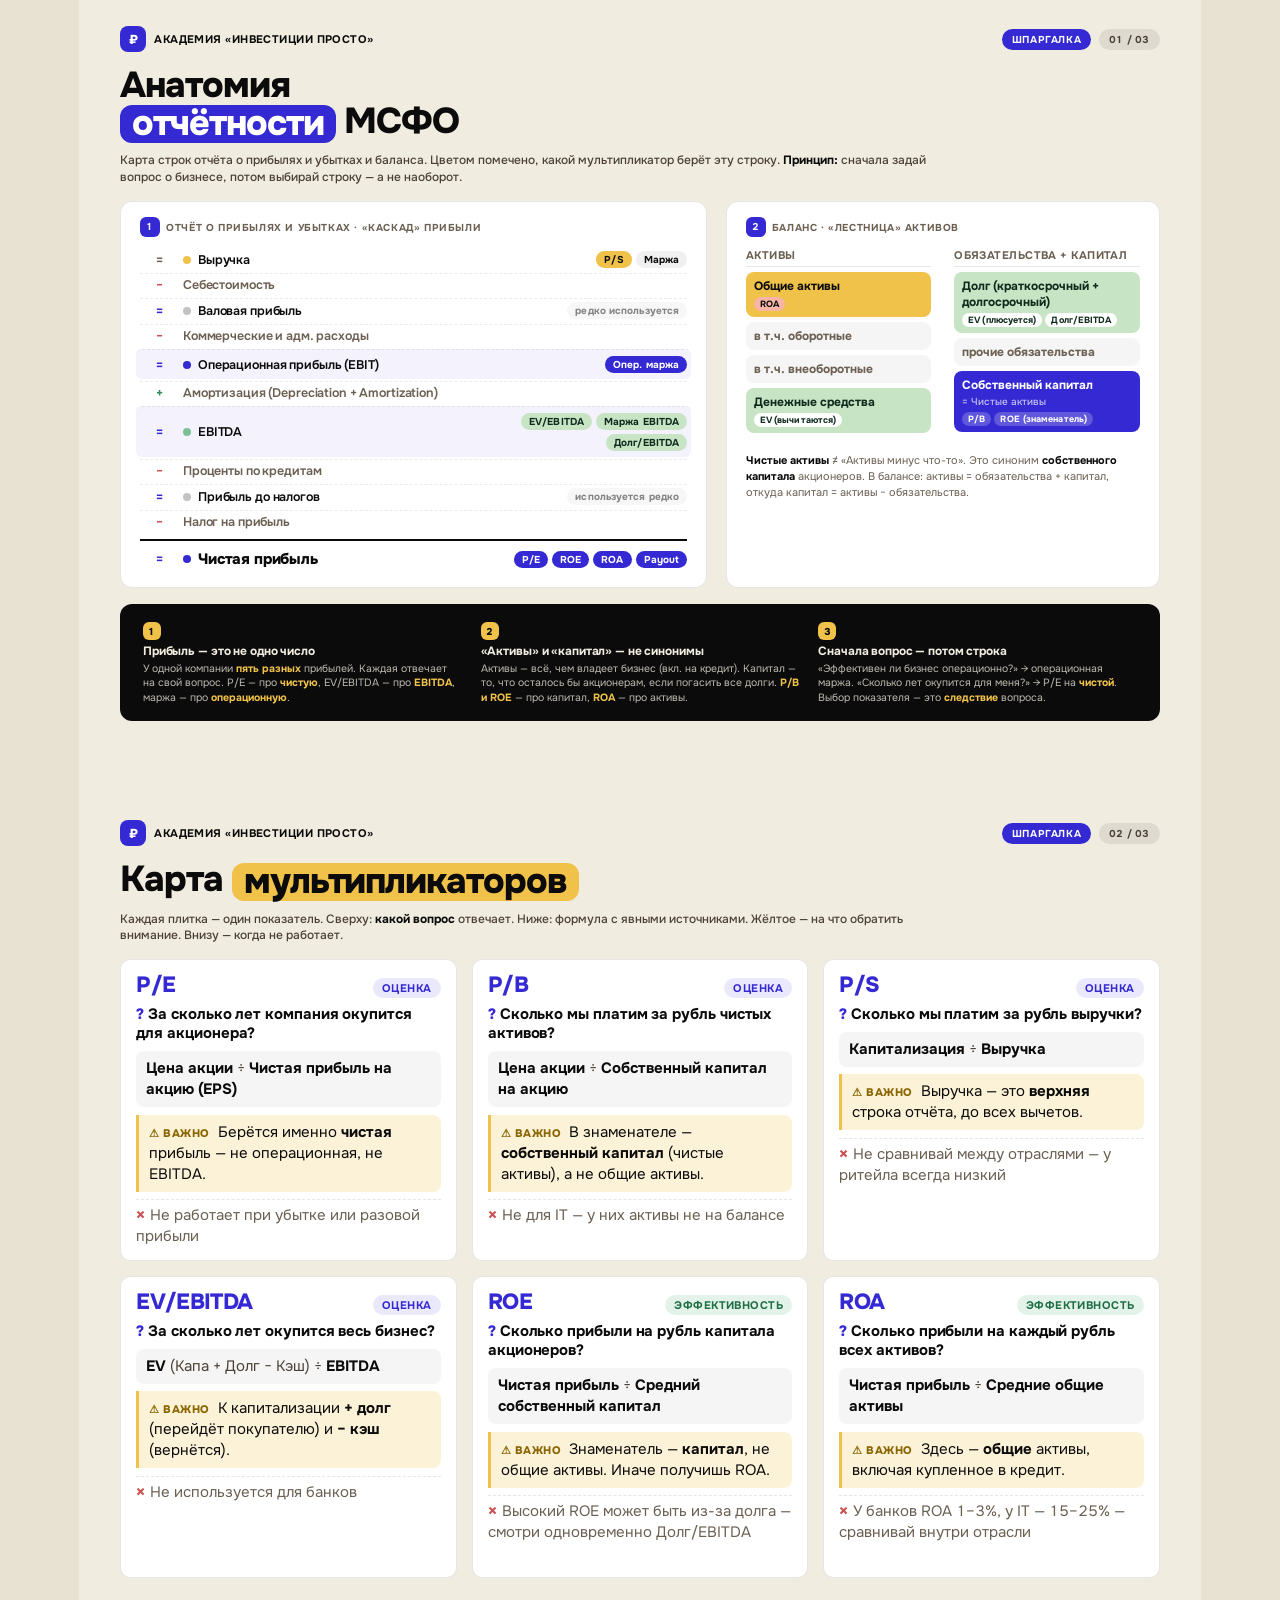
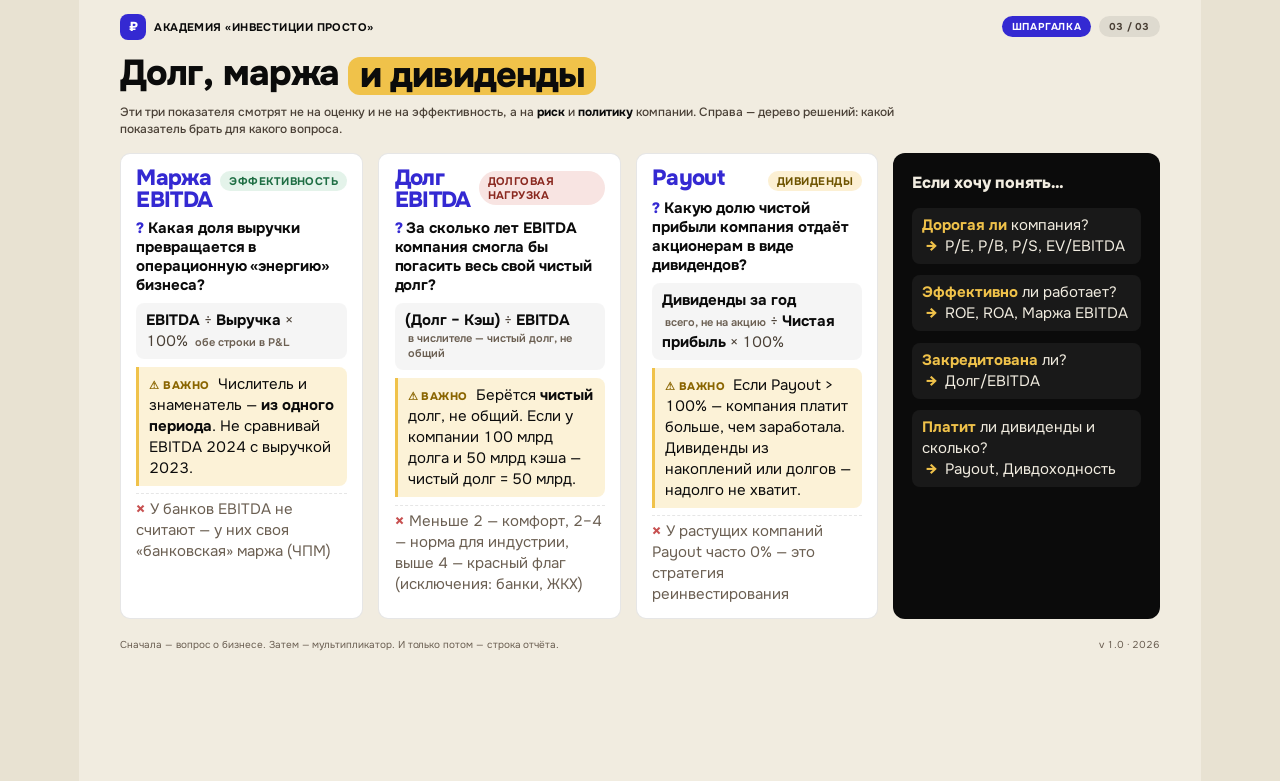
==== commit 73c547a7: "Replace 'Ловушка' with 'Важно' — better matches the clarifying tone" ====
--- a/_cheatsheet/index.html
+++ b/_cheatsheet/index.html
@@ -355,7 +355,7 @@
     color: var(--text);
   }
   .mult-trap::before {
-    content: '⚠ Ловушка ';
+    content: '⚠ Важно ';
     font-weight: 800; font-size: 11px;
     color: #8A6500;
     letter-spacing: 0.04em; text-transform: uppercase;
@@ -642,7 +642,7 @@
     Карта <span class="pill pill--yellow">мультипликаторов</span>
   </h1>
   <p class="subtitle">
-    Каждая плитка — один показатель. Сверху: <b style="color:var(--text);">какой вопрос</b> отвечает. Ниже: формула с явными источниками. Жёлтое — главная ловушка. Внизу — когда не работает.
+    Каждая плитка — один показатель. Сверху: <b style="color:var(--text);">какой вопрос</b> отвечает. Ниже: формула с явными источниками. Жёлтое — на что обратить внимание. Внизу — когда не работает.
   </p>
 
   <div class="mults-grid mults-grid--six">
